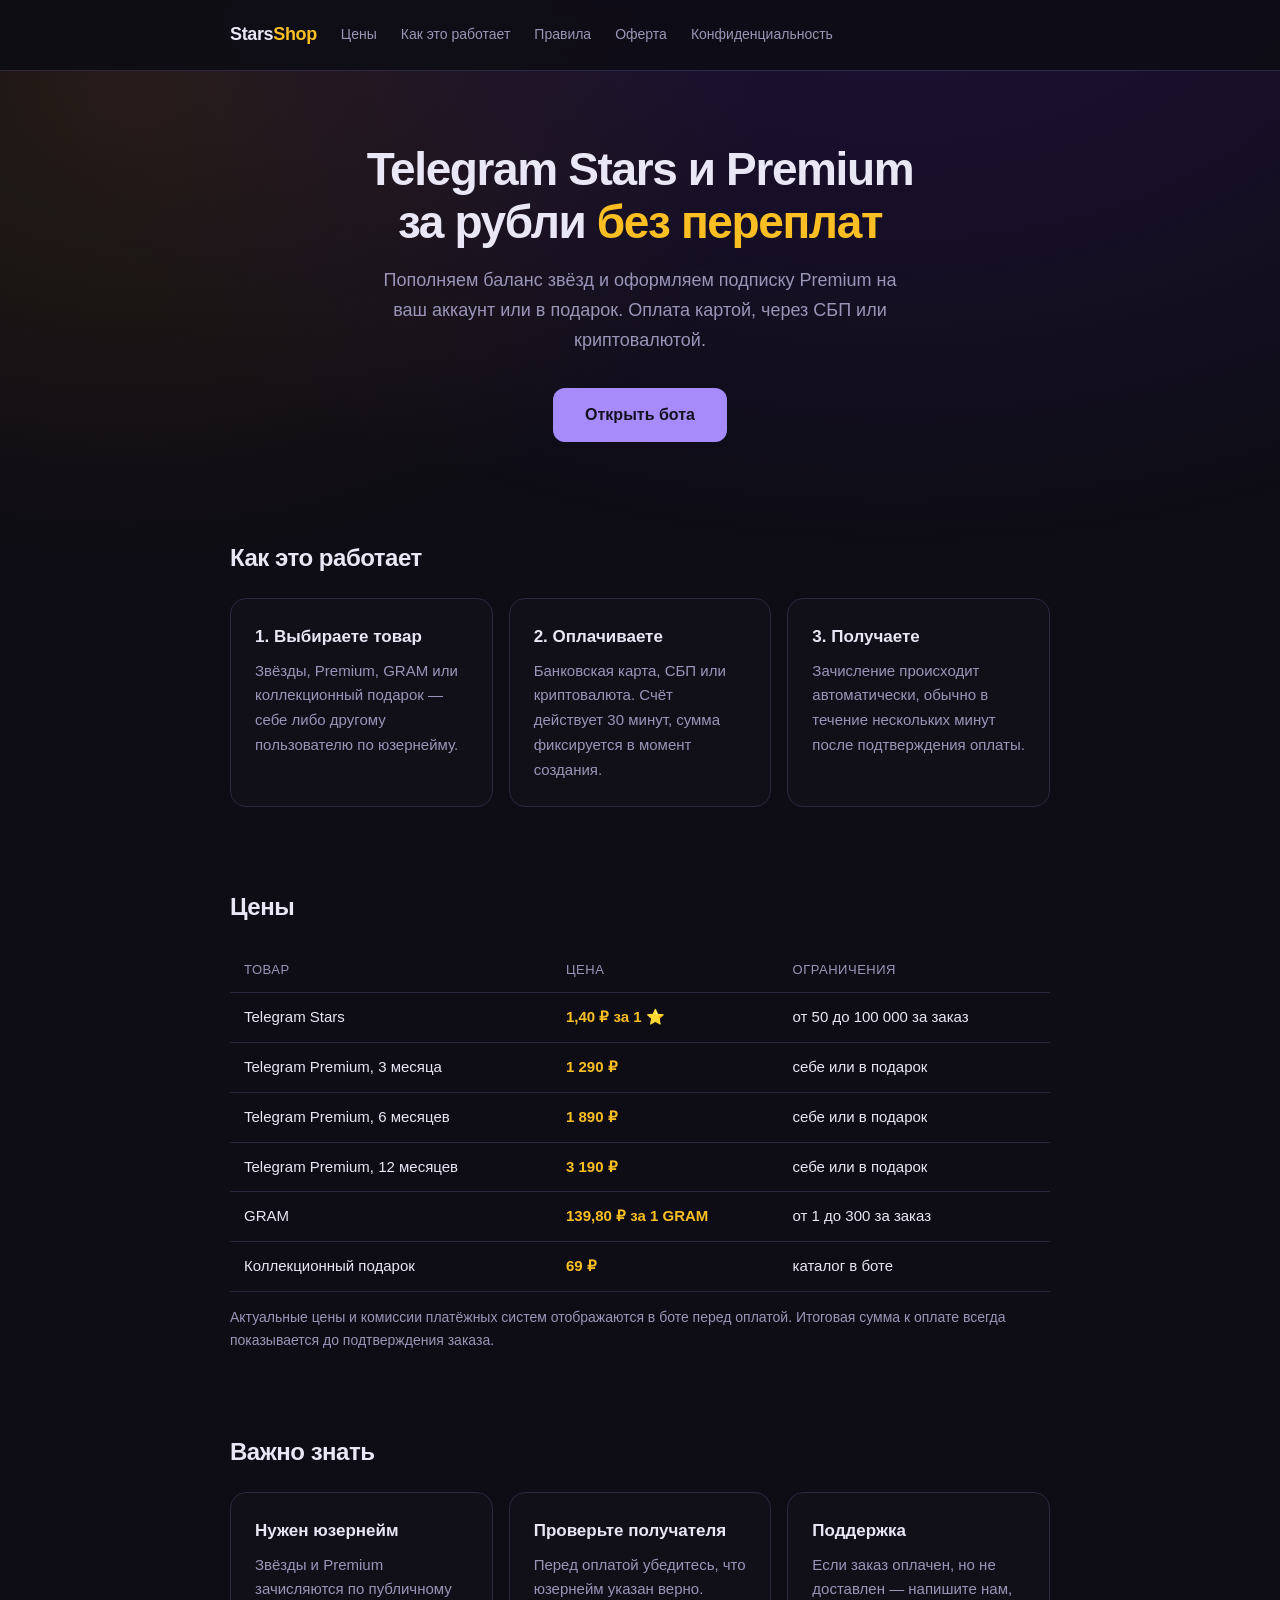
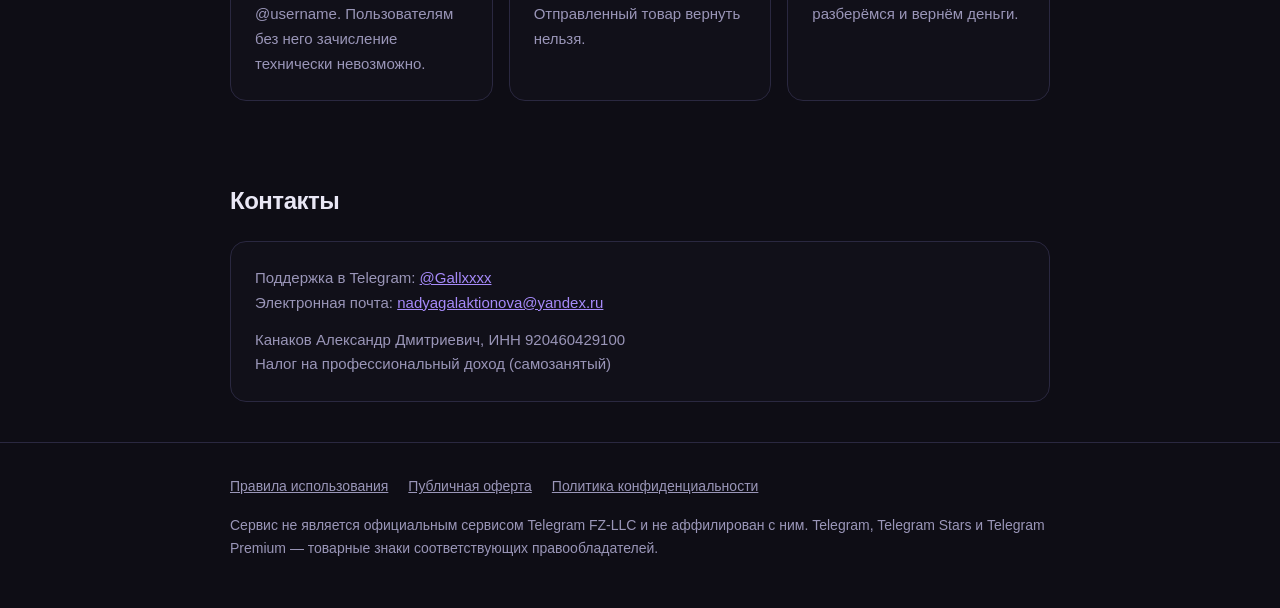
==== index.html @ 95209e5b "Stars Shop: лендинг, оферта, правила, политика конфиденциальности" ====
<!doctype html>
<html lang="ru">
<head>
<meta charset="utf-8">
<meta name="viewport" content="width=device-width, initial-scale=1">
<title>Stars Shop — Telegram Stars и Premium за рубли</title>
<meta name="description" content="Сервис пополнения Telegram Stars и оформления подписки Telegram Premium. Оплата картой и через СБП, зачисление в течение нескольких минут.">
<link rel="stylesheet" href="style.css">
</head>
<body>

<header>
  <div class="wrap nav">
    <div class="logo">Stars<span>Shop</span></div>
    <a href="#prices">Цены</a>
    <a href="#how">Как это работает</a>
    <a href="rules.html">Правила</a>
    <a href="offer.html">Оферта</a>
    <a href="privacy.html">Конфиденциальность</a>
  </div>
</header>

<div class="wrap">

  <div class="hero">
    <h1>Telegram Stars и Premium<br>за рубли <em>без переплат</em></h1>
    <p>Пополняем баланс звёзд и оформляем подписку Premium на ваш аккаунт
       или в подарок. Оплата картой, через СБП или криптовалютой.</p>
    <a class="btn" href="https://t.me/SixSevenStarBot">Открыть бота</a>
  </div>

  <section id="how">
    <h2>Как это работает</h2>
    <div class="grid">
      <div class="card">
        <h3>1. Выбираете товар</h3>
        <p>Звёзды, Premium, GRAM или коллекционный подарок — себе либо
           другому пользователю по юзернейму.</p>
      </div>
      <div class="card">
        <h3>2. Оплачиваете</h3>
        <p>Банковская карта, СБП или криптовалюта. Счёт действует
           30 минут, сумма фиксируется в момент создания.</p>
      </div>
      <div class="card">
        <h3>3. Получаете</h3>
        <p>Зачисление происходит автоматически, обычно в течение
           нескольких минут после подтверждения оплаты.</p>
      </div>
    </div>
  </section>

  <section id="prices">
    <h2>Цены</h2>
    <div class="table-scroll">
      <table>
        <thead>
          <tr><th>Товар</th><th>Цена</th><th>Ограничения</th></tr>
        </thead>
        <tbody>
          <tr>
            <td>Telegram Stars</td>
            <td class="price">1,40 ₽ за 1 ⭐</td>
            <td>от 50 до 100 000 за заказ</td>
          </tr>
          <tr>
            <td>Telegram Premium, 3 месяца</td>
            <td class="price">1 290 ₽</td>
            <td>себе или в подарок</td>
          </tr>
          <tr>
            <td>Telegram Premium, 6 месяцев</td>
            <td class="price">1 890 ₽</td>
            <td>себе или в подарок</td>
          </tr>
          <tr>
            <td>Telegram Premium, 12 месяцев</td>
            <td class="price">3 190 ₽</td>
            <td>себе или в подарок</td>
          </tr>
          <tr>
            <td>GRAM</td>
            <td class="price">139,80 ₽ за 1 GRAM</td>
            <td>от 1 до 300 за заказ</td>
          </tr>
          <tr>
            <td>Коллекционный подарок</td>
            <td class="price">69 ₽</td>
            <td>каталог в боте</td>
          </tr>
        </tbody>
      </table>
    </div>
    <p style="color:var(--muted);font-size:14px;margin-top:14px">
      Актуальные цены и комиссии платёжных систем отображаются в боте
      перед оплатой. Итоговая сумма к оплате всегда показывается до
      подтверждения заказа.
    </p>
  </section>

  <section>
    <h2>Важно знать</h2>
    <div class="grid">
      <div class="card">
        <h3>Нужен юзернейм</h3>
        <p>Звёзды и Premium зачисляются по публичному @username.
           Пользователям без него зачисление технически невозможно.</p>
      </div>
      <div class="card">
        <h3>Проверьте получателя</h3>
        <p>Перед оплатой убедитесь, что юзернейм указан верно.
           Отправленный товар вернуть нельзя.</p>
      </div>
      <div class="card">
        <h3>Поддержка</h3>
        <p>Если заказ оплачен, но не доставлен — напишите нам,
           разберёмся и вернём деньги.</p>
      </div>
    </div>
  </section>

  <section>
    <h2>Контакты</h2>
    <div class="card">
      <p>Поддержка в Telegram: <a href="https://t.me/Gallxxxx" style="color:var(--accent)">@Gallxxxx</a></p>
      <p>Электронная почта: <a href="mailto:nadyagalaktionova@yandex.ru" style="color:var(--accent)">nadyagalaktionova@yandex.ru</a></p>
      <p style="margin-top:12px">
        Канаков Александр Дмитриевич, ИНН 920460429100<br>
        Налог на профессиональный доход (самозанятый)
      </p>
    </div>
  </section>

</div>

<footer>
  <div class="wrap">
    <div class="links">
      <a href="rules.html">Правила использования</a>
      <a href="offer.html">Публичная оферта</a>
      <a href="privacy.html">Политика конфиденциальности</a>
    </div>
    <p>Сервис не является официальным сервисом Telegram FZ-LLC и не
       аффилирован с ним. Telegram, Telegram Stars и Telegram Premium —
       товарные знаки соответствующих правообладателей.</p>
  </div>
</footer>

</body>
</html>
---- style.css ----
:root {
  --bg: #0e0d15;
  --card: #17162170;
  --border: #2a2840;
  --text: #e9e7f5;
  --muted: #9a96b8;
  --accent: #a78bfa;
  --gold: #fbbf24;
}

* { box-sizing: border-box; margin: 0; padding: 0; }

body {
  background: var(--bg);
  color: var(--text);
  font: 16px/1.65 -apple-system, BlinkMacSystemFont, "Segoe UI", Roboto, sans-serif;
  -webkit-font-smoothing: antialiased;
}

body::before {
  content: "";
  position: fixed;
  inset: 0;
  background:
    radial-gradient(60rem 40rem at 70% -10%, #6d28d92e, transparent),
    radial-gradient(40rem 30rem at 10% 10%, #f59e0b1a, transparent);
  pointer-events: none;
  z-index: -1;
}

.wrap { max-width: 860px; margin: 0 auto; padding: 0 20px; }

header {
  padding: 20px 0;
  border-bottom: 1px solid var(--border);
  position: sticky;
  top: 0;
  background: #0e0d15e6;
  backdrop-filter: blur(12px);
  z-index: 10;
}

.nav { display: flex; align-items: center; gap: 24px; flex-wrap: wrap; }
.logo { font-weight: 700; font-size: 18px; letter-spacing: -0.02em; }
.logo span { color: var(--gold); }
.nav a { color: var(--muted); text-decoration: none; font-size: 14px; }
.nav a:hover { color: var(--text); }
.nav .spacer { margin-left: auto; }

.hero { padding: 72px 0 56px; text-align: center; }
.hero h1 {
  font-size: clamp(30px, 6vw, 46px);
  line-height: 1.15;
  letter-spacing: -0.03em;
  margin-bottom: 18px;
}
.hero h1 em { color: var(--gold); font-style: normal; }
.hero p { color: var(--muted); font-size: 18px; max-width: 540px; margin: 0 auto 32px; }

.btn {
  display: inline-block;
  background: var(--accent);
  color: #14121f;
  padding: 14px 32px;
  border-radius: 12px;
  font-weight: 650;
  text-decoration: none;
  transition: transform .15s, box-shadow .15s;
}
.btn:hover { transform: translateY(-2px); box-shadow: 0 10px 30px #a78bfa40; }

.grid { display: grid; gap: 16px; grid-template-columns: repeat(auto-fit, minmax(220px, 1fr)); }

.card {
  background: var(--card);
  border: 1px solid var(--border);
  border-radius: 16px;
  padding: 24px;
}
.card h3 { font-size: 17px; margin-bottom: 8px; }
.card p { color: var(--muted); font-size: 15px; }

section { padding: 40px 0; }
section > h2 {
  font-size: 24px;
  letter-spacing: -0.02em;
  margin-bottom: 20px;
}

table { width: 100%; border-collapse: collapse; font-size: 15px; }
table th, table td { text-align: left; padding: 12px 14px; border-bottom: 1px solid var(--border); }
table th { color: var(--muted); font-weight: 500; font-size: 13px; text-transform: uppercase; letter-spacing: .04em; }
.price { color: var(--gold); font-weight: 650; }
.table-scroll { overflow-x: auto; }

.doc { padding: 40px 0 64px; }
.doc h1 { font-size: 28px; margin-bottom: 8px; letter-spacing: -0.02em; }
.doc .updated { color: var(--muted); font-size: 14px; margin-bottom: 32px; }
.doc h2 { font-size: 18px; margin: 32px 0 12px; }
.doc p, .doc li { color: #cdc9e0; font-size: 15px; margin-bottom: 10px; }
.doc ul, .doc ol { padding-left: 22px; }
.doc .fill { background: #fbbf2420; color: var(--gold); padding: 1px 6px; border-radius: 4px; }

footer {
  border-top: 1px solid var(--border);
  padding: 32px 0 48px;
  color: var(--muted);
  font-size: 14px;
}
footer a { color: var(--muted); }
footer .links { display: flex; gap: 20px; flex-wrap: wrap; margin-bottom: 16px; }

@media (max-width: 560px) {
  .hero { padding: 48px 0 36px; }
  .nav { gap: 14px; }
  .nav .spacer { display: none; }
}
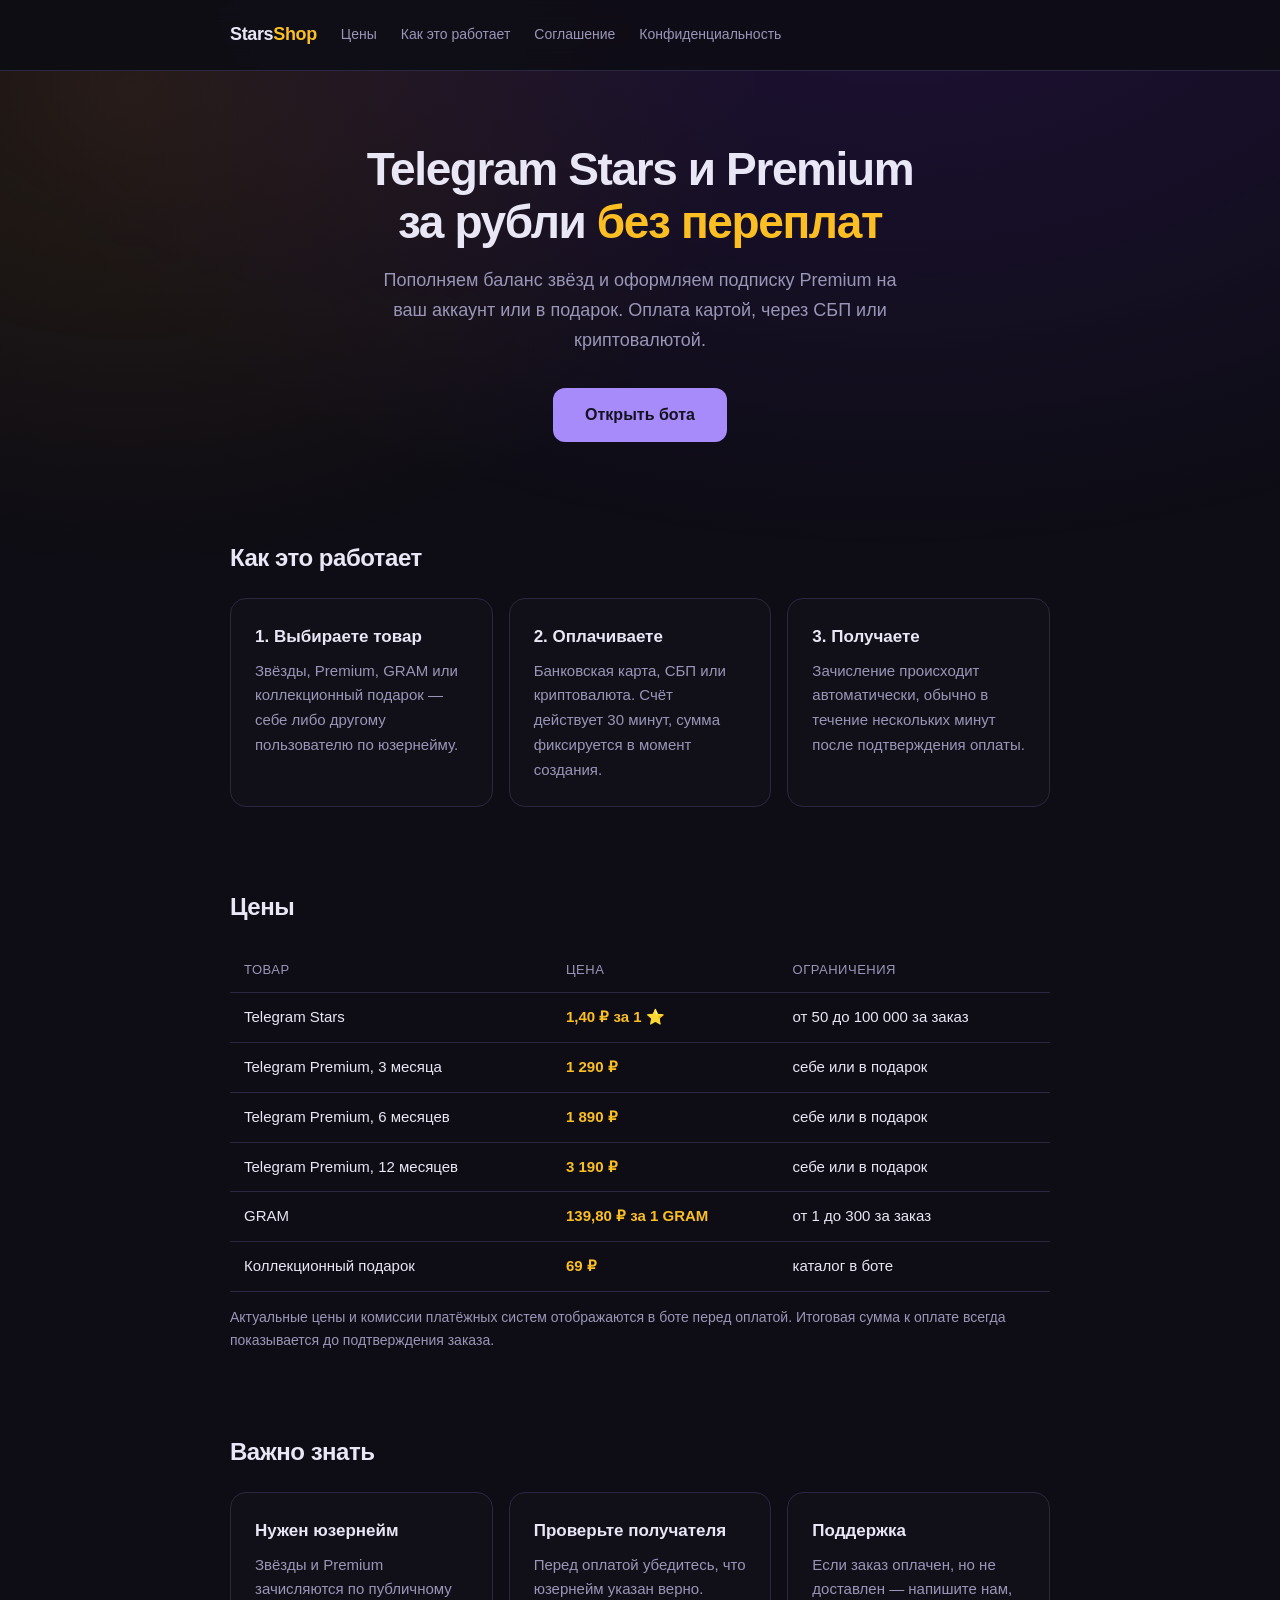
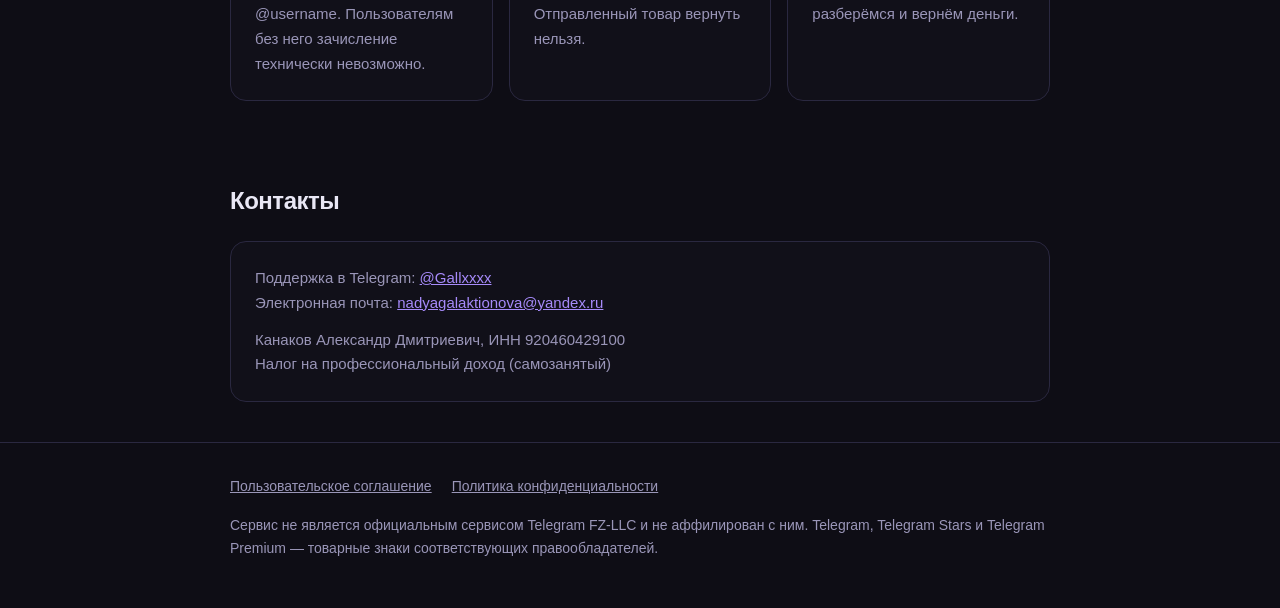
==== commit af108942: "Пользовательское соглашение и политика конфиденциальности вместо правил и оферты" ====
--- a/index.html
+++ b/index.html
@@ -14,8 +14,7 @@
     <div class="logo">Stars<span>Shop</span></div>
     <a href="#prices">Цены</a>
     <a href="#how">Как это работает</a>
-    <a href="rules.html">Правила</a>
-    <a href="offer.html">Оферта</a>
+    <a href="terms.html">Соглашение</a>
     <a href="privacy.html">Конфиденциальность</a>
   </div>
 </header>
@@ -136,8 +135,7 @@
 <footer>
   <div class="wrap">
     <div class="links">
-      <a href="rules.html">Правила использования</a>
-      <a href="offer.html">Публичная оферта</a>
+      <a href="terms.html">Пользовательское соглашение</a>
       <a href="privacy.html">Политика конфиденциальности</a>
     </div>
     <p>Сервис не является официальным сервисом Telegram FZ-LLC и не
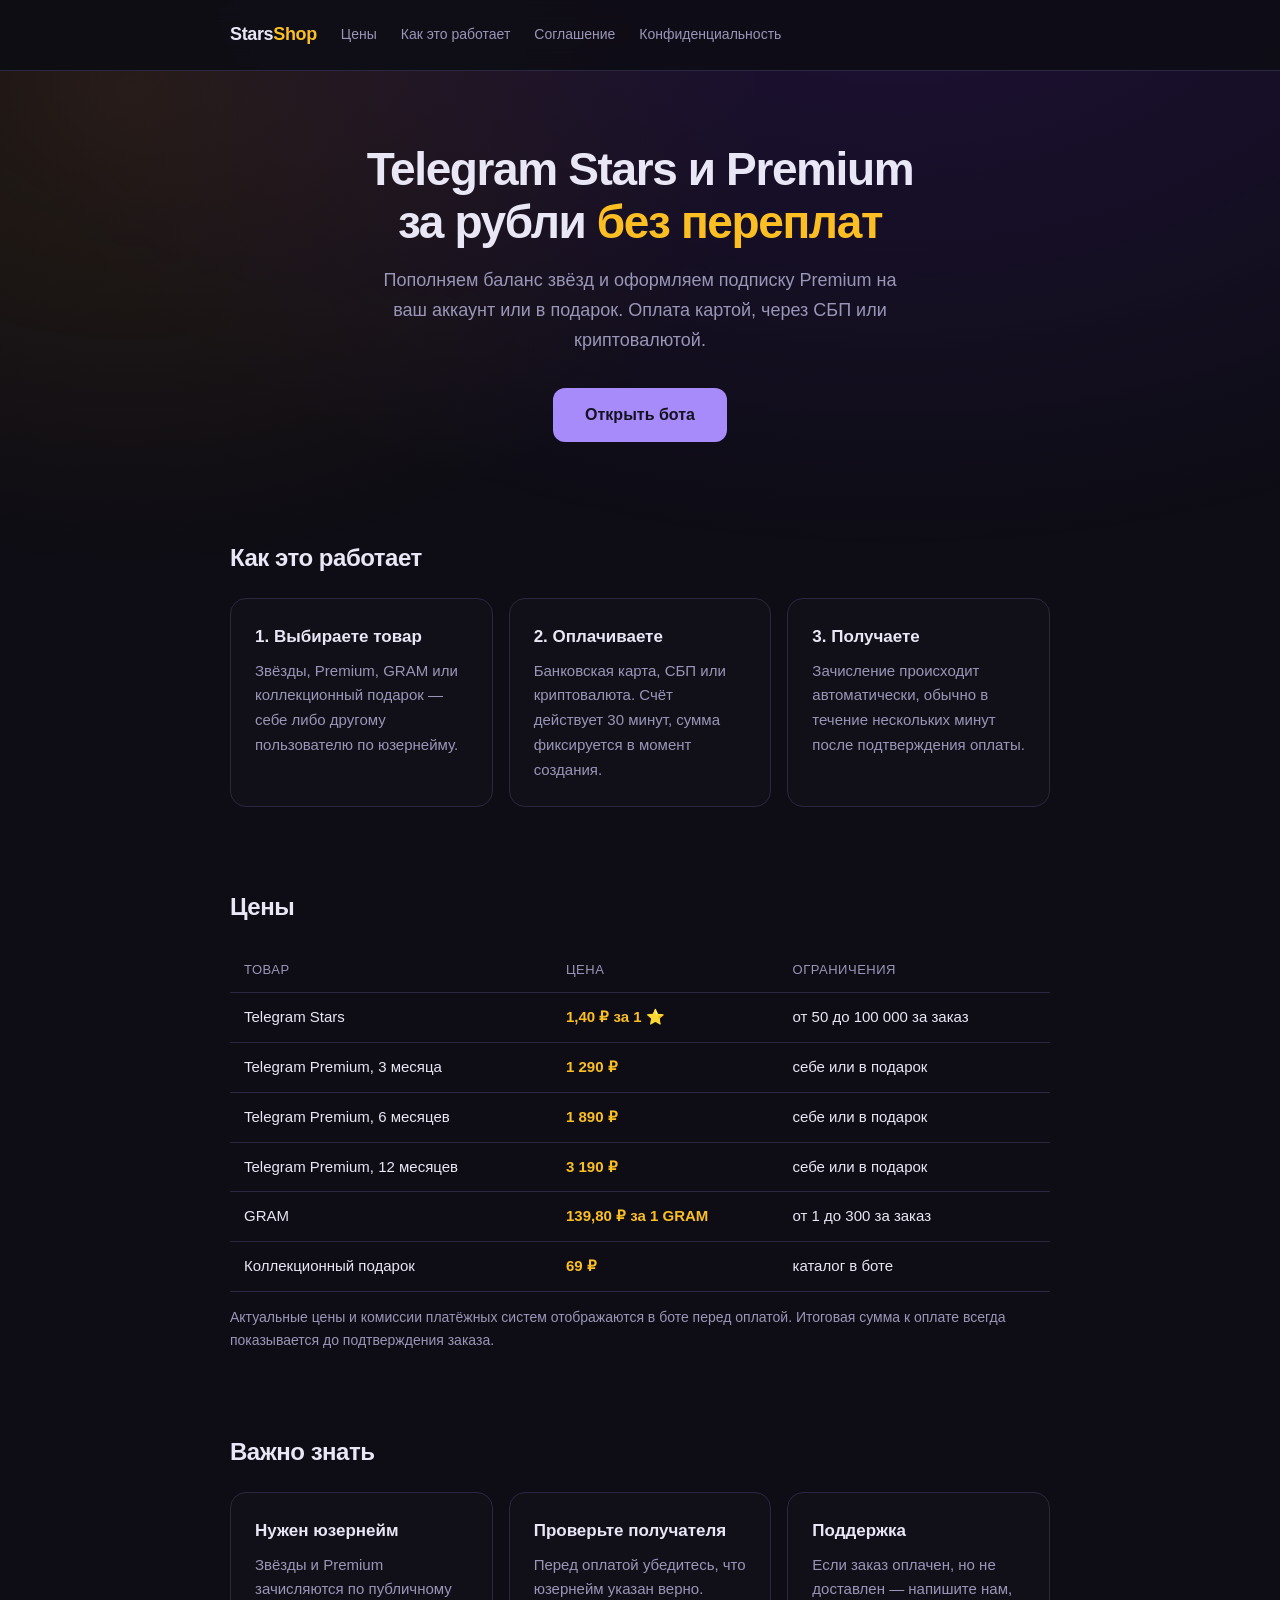
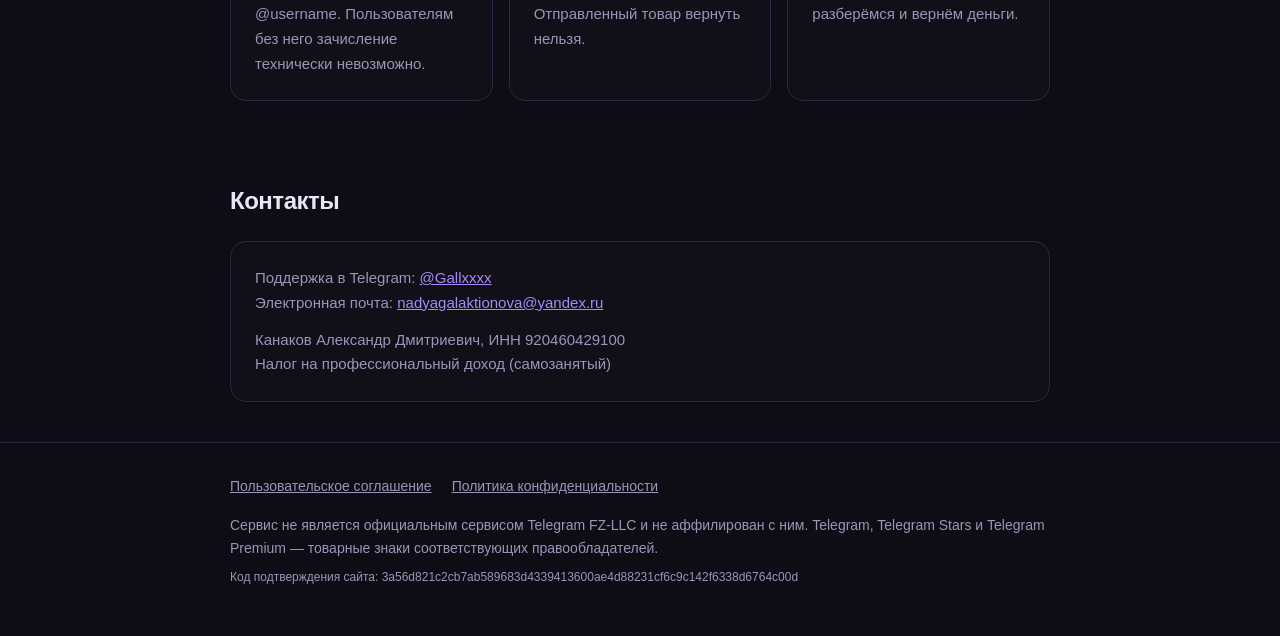
==== commit 81cfd46b: "Код подтверждения виден в подвале для ручной проверки" ====
--- a/index.html
+++ b/index.html
@@ -6,6 +6,7 @@
 <title>Stars Shop — Telegram Stars и Premium за рубли</title>
 <meta name="description" content="Сервис пополнения Telegram Stars и оформления подписки Telegram Premium. Оплата картой и через СБП, зачисление в течение нескольких минут.">
 <link rel="stylesheet" href="style.css">
+<meta name="pear-site-verification" content="3a56d821c2cb7ab589683d4339413600ae4d88231cf6c9c142f6338d6764c00d">
 </head>
 <body>
 
@@ -141,6 +142,7 @@
     <p>Сервис не является официальным сервисом Telegram FZ-LLC и не
        аффилирован с ним. Telegram, Telegram Stars и Telegram Premium —
        товарные знаки соответствующих правообладателей.</p>
+    <p style="color:var(--muted);font-size:12px;margin-top:8px">Код подтверждения сайта: 3a56d821c2cb7ab589683d4339413600ae4d88231cf6c9c142f6338d6764c00d</p>
   </div>
 </footer>
 
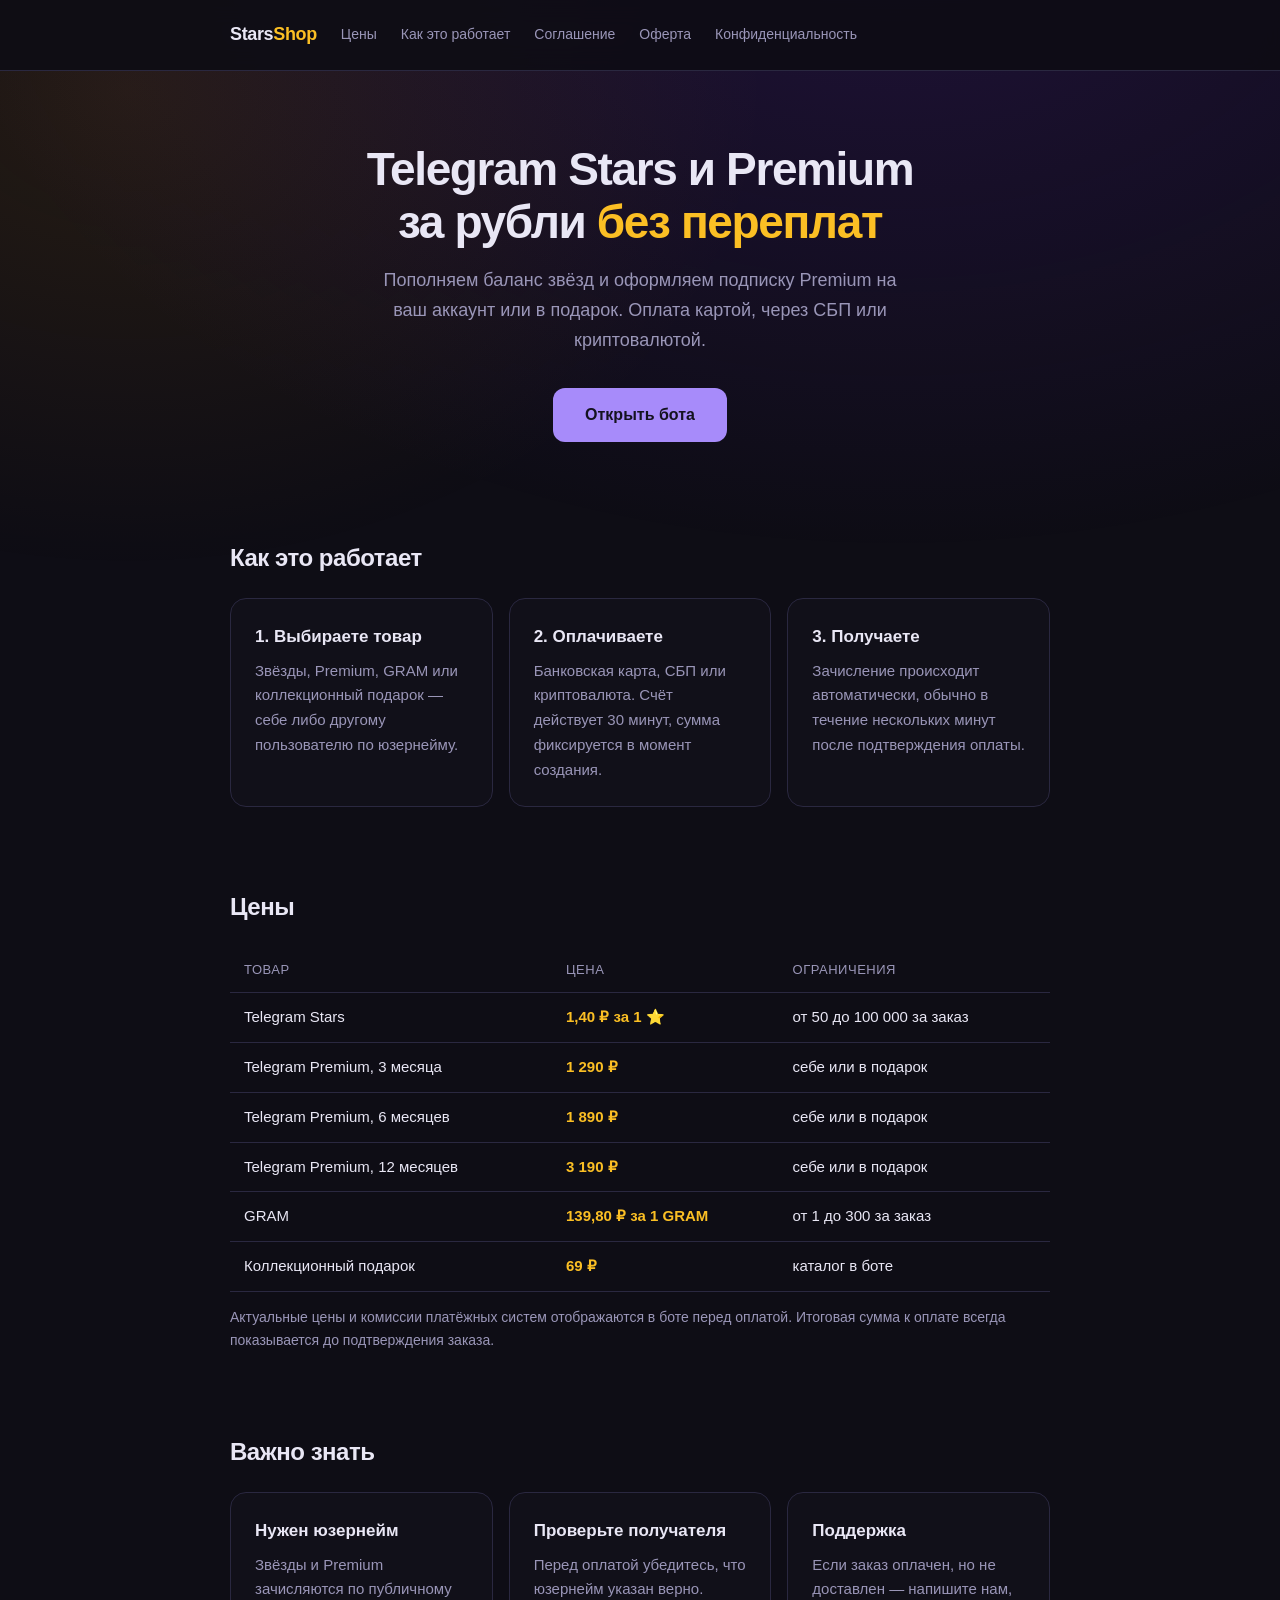
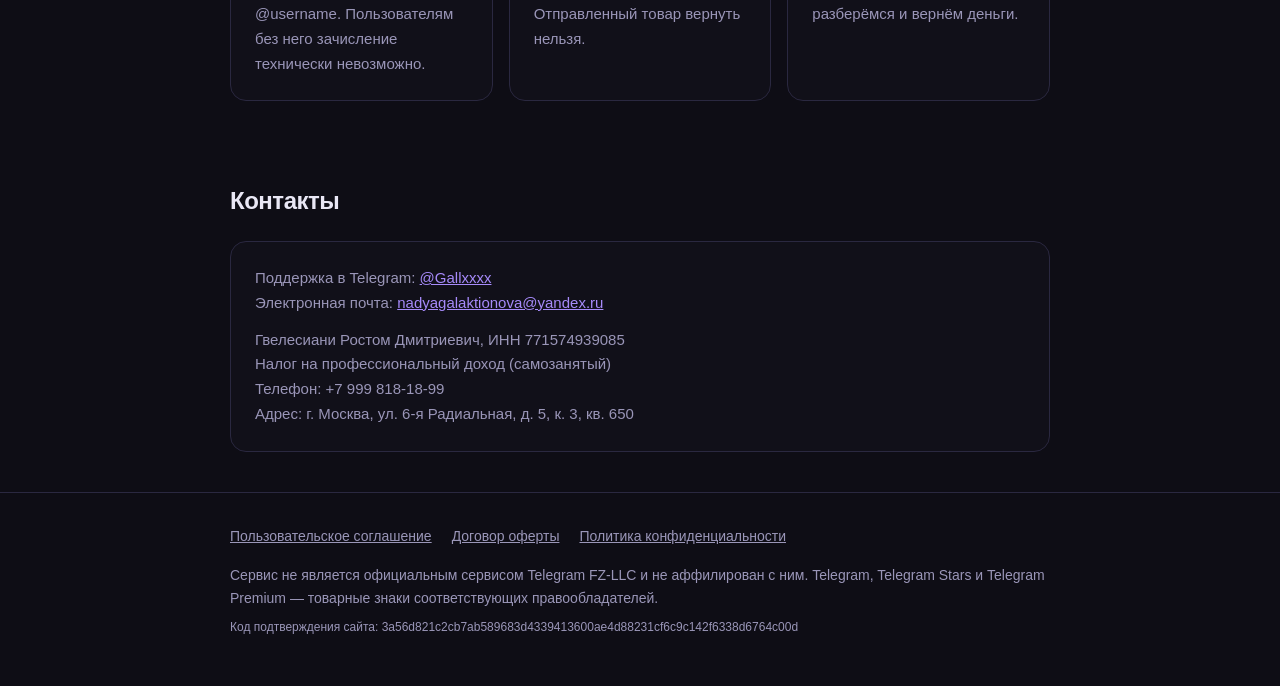
==== commit f7eea86a: "Реквизиты нового владельца, договор оферты" ====
--- a/index.html
+++ b/index.html
@@ -16,6 +16,7 @@
     <a href="#prices">Цены</a>
     <a href="#how">Как это работает</a>
     <a href="terms.html">Соглашение</a>
+    <a href="offer.html">Оферта</a>
     <a href="privacy.html">Конфиденциальность</a>
   </div>
 </header>
@@ -125,8 +126,10 @@
       <p>Поддержка в Telegram: <a href="https://t.me/Gallxxxx" style="color:var(--accent)">@Gallxxxx</a></p>
       <p>Электронная почта: <a href="mailto:nadyagalaktionova@yandex.ru" style="color:var(--accent)">nadyagalaktionova@yandex.ru</a></p>
       <p style="margin-top:12px">
-        Канаков Александр Дмитриевич, ИНН 920460429100<br>
-        Налог на профессиональный доход (самозанятый)
+        Гвелесиани Ростом Дмитриевич, ИНН 771574939085<br>
+        Налог на профессиональный доход (самозанятый)<br>
+        Телефон: +7 999 818-18-99<br>
+        Адрес: г. Москва, ул. 6-я Радиальная, д. 5, к. 3, кв. 650
       </p>
     </div>
   </section>
@@ -137,6 +140,7 @@
   <div class="wrap">
     <div class="links">
       <a href="terms.html">Пользовательское соглашение</a>
+      <a href="offer.html">Договор оферты</a>
       <a href="privacy.html">Политика конфиденциальности</a>
     </div>
     <p>Сервис не является официальным сервисом Telegram FZ-LLC и не
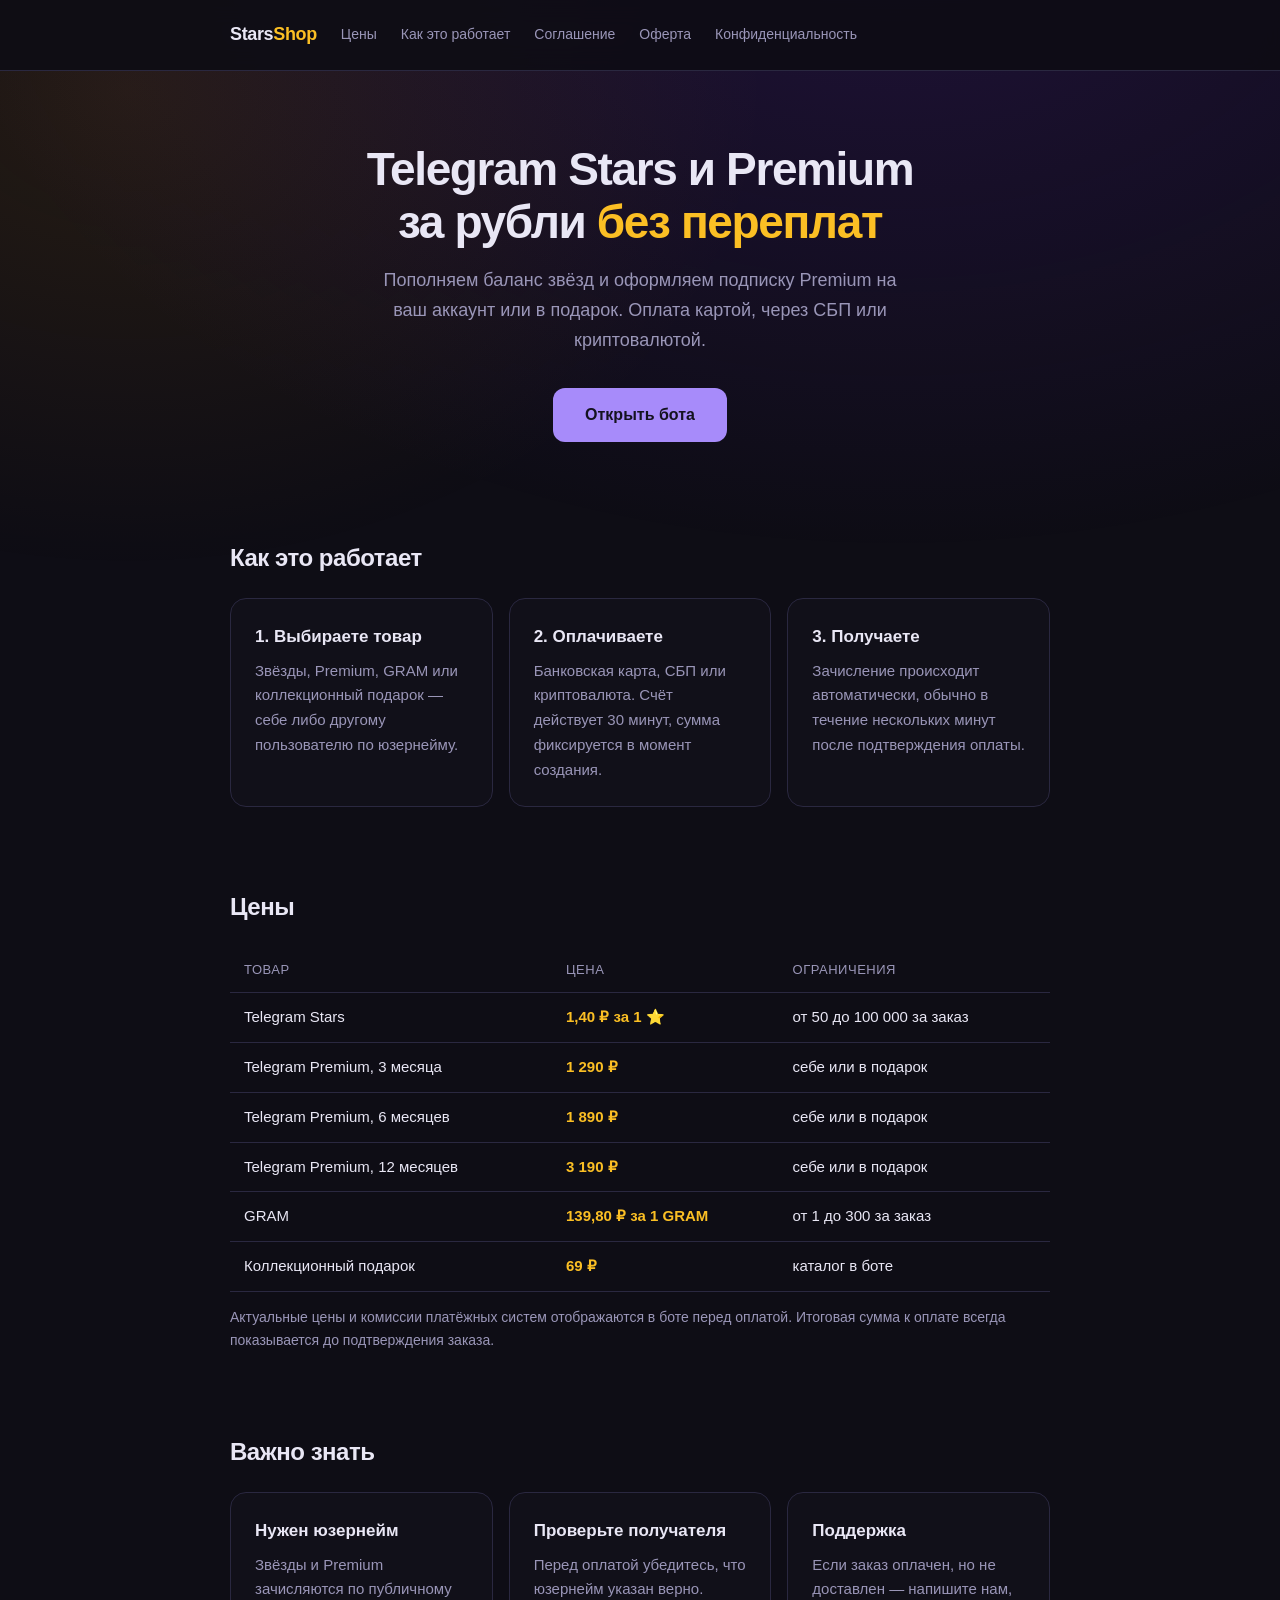
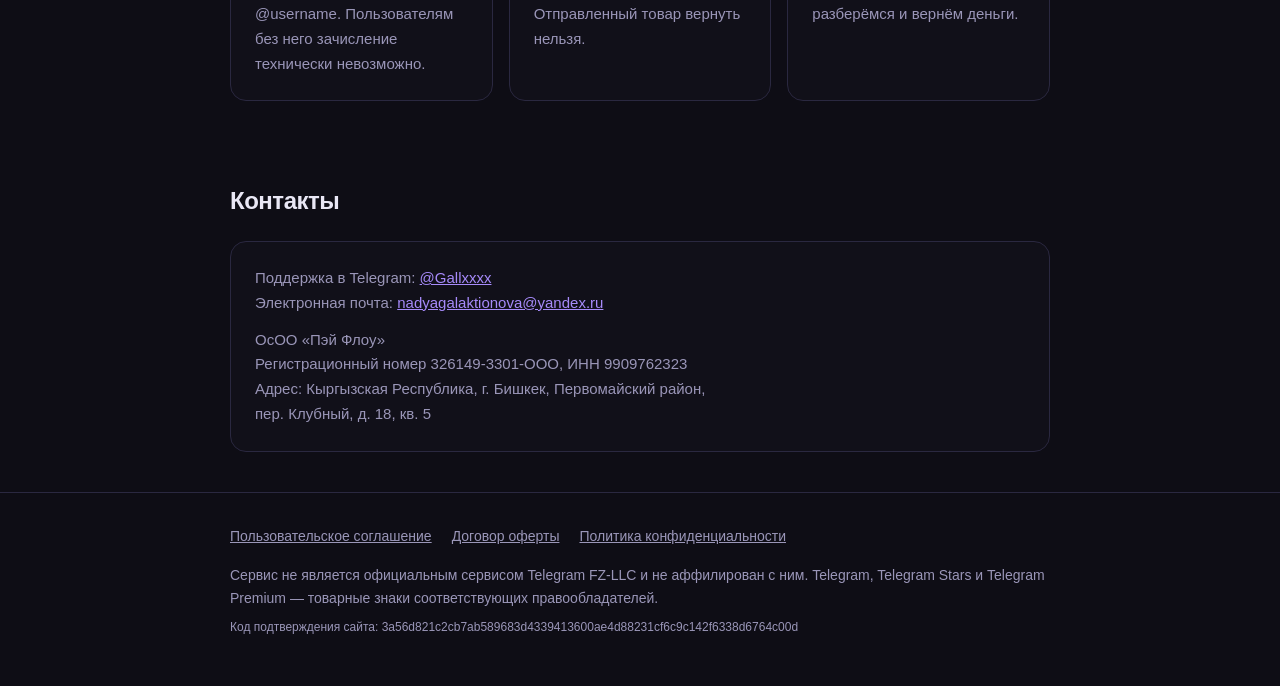
==== commit 922fddf7: "Продавец по документам — ОсОО «Пэй Флоу» вместо физлица" ====
--- a/index.html
+++ b/index.html
@@ -126,10 +126,10 @@
       <p>Поддержка в Telegram: <a href="https://t.me/Gallxxxx" style="color:var(--accent)">@Gallxxxx</a></p>
       <p>Электронная почта: <a href="mailto:nadyagalaktionova@yandex.ru" style="color:var(--accent)">nadyagalaktionova@yandex.ru</a></p>
       <p style="margin-top:12px">
-        Гвелесиани Ростом Дмитриевич, ИНН 771574939085<br>
-        Налог на профессиональный доход (самозанятый)<br>
-        Телефон: +7 999 818-18-99<br>
-        Адрес: г. Москва, ул. 6-я Радиальная, д. 5, к. 3, кв. 650
+        ОсОО «Пэй Флоу»<br>
+        Регистрационный номер 326149-3301-ООО, ИНН 9909762323<br>
+        Адрес: Кыргызская Республика, г. Бишкек, Первомайский район,<br>
+        пер. Клубный, д. 18, кв. 5
       </p>
     </div>
   </section>
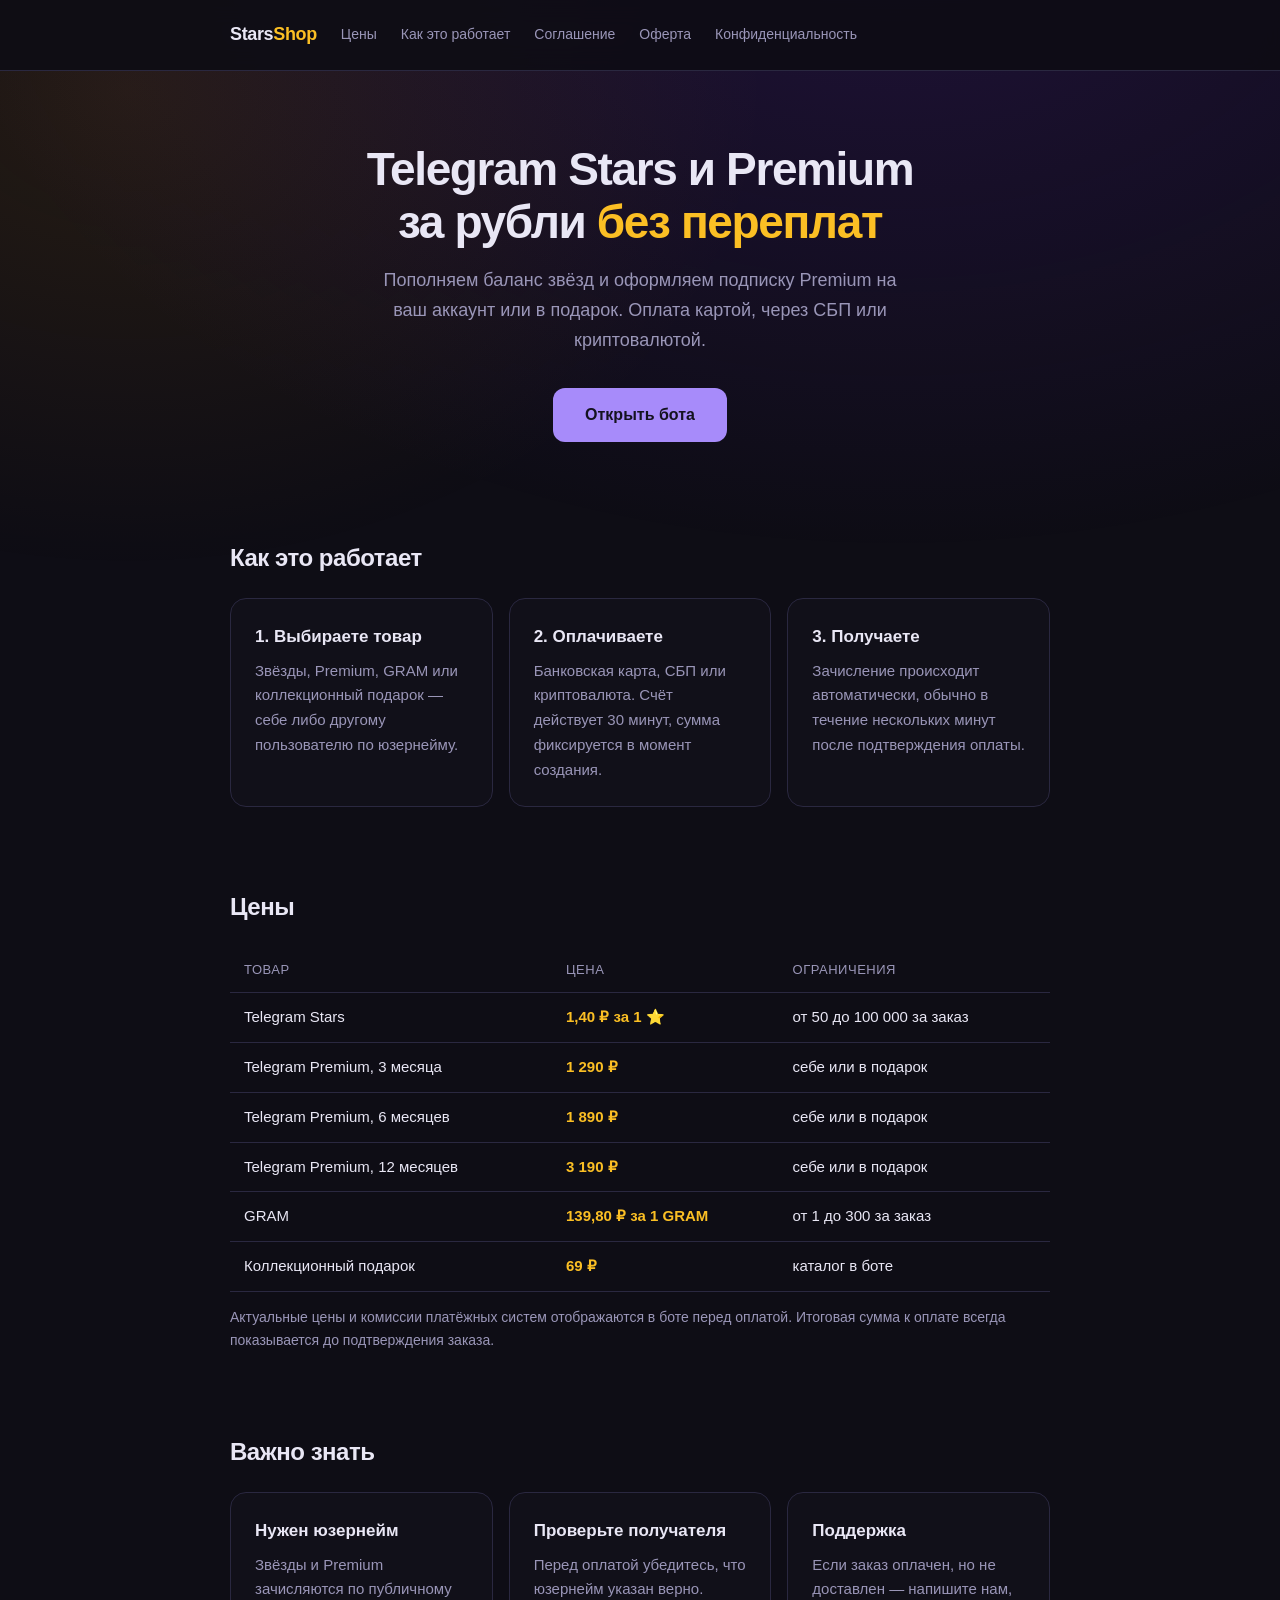
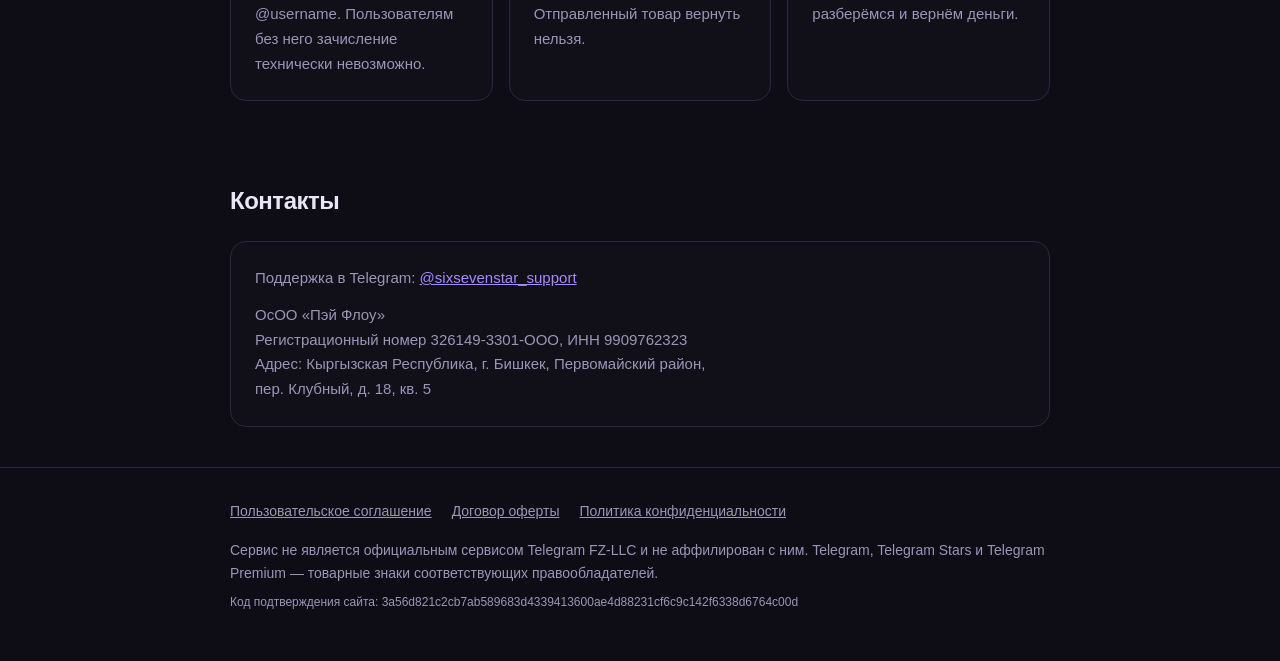
==== commit fb728831: "Поддержка @sixsevenstar_support, только реквизиты юрлица, вычитка документов" ====
--- a/index.html
+++ b/index.html
@@ -123,8 +123,7 @@
   <section>
     <h2>Контакты</h2>
     <div class="card">
-      <p>Поддержка в Telegram: <a href="https://t.me/Gallxxxx" style="color:var(--accent)">@Gallxxxx</a></p>
-      <p>Электронная почта: <a href="mailto:nadyagalaktionova@yandex.ru" style="color:var(--accent)">nadyagalaktionova@yandex.ru</a></p>
+      <p>Поддержка в Telegram: <a href="https://t.me/sixsevenstar_support" style="color:var(--accent)">@sixsevenstar_support</a></p>
       <p style="margin-top:12px">
         ОсОО «Пэй Флоу»<br>
         Регистрационный номер 326149-3301-ООО, ИНН 9909762323<br>
